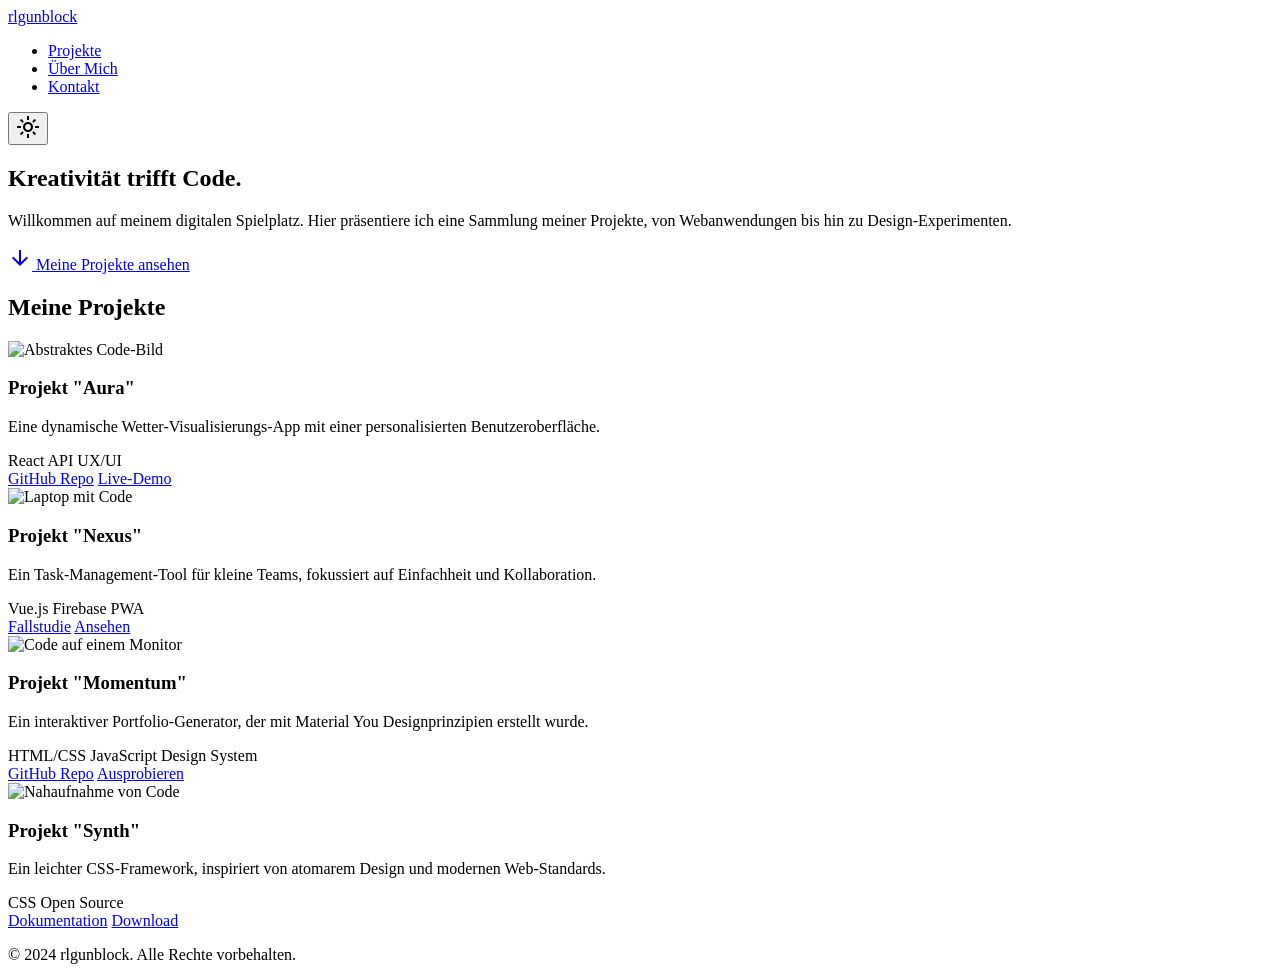
==== beta/index.html @ af3b8d8d "Create index.html" ====
<!DOCTYPE html>
<html lang="de">
<head>
    <meta charset="UTF-8">
    <meta name="viewport" content="width=device-width, initial-scale=1.0">
    <title>rlgunblock | Portfolio</title>
    <meta name="description" content="Portfolio-Webseite für rlgunblock, die Projekte im Material You Design präsentiert.">
    
    <!-- Google Fonts: Poppins for headings, Roboto for body -->
    <link rel="preconnect" href="https://fonts.googleapis.com">
    <link rel="preconnect" href="https://fonts.gstatic.com" crossorigin>
    <link href="https://fonts.googleapis.com/css2?family=Poppins:wght@400;500;700&family=Roboto:wght@400;500&display=swap" rel="stylesheet">

    <!-- Material Symbols (Icons) -->
    <link rel="stylesheet" href="https://fonts.googleapis.com/css2?family=Material+Symbols+Outlined:opsz,wght,FILL,GRAD@20..48,100..700,0..1,-50..200" />

    <!-- Your Stylesheet -->
    <link rel="stylesheet" href="style.css">

    <!-- Your JavaScript (defer ensures it runs after HTML parsing) -->
    <script src="script.js" defer></script>
</head>
<body>

    <header class="top-app-bar">
        <div class="container">
            <a href="#" class="logo">rlgunblock</a>
            <nav>
                <ul>
                    <li><a href="#projekte">Projekte</a></li>
                    <li><a href="#">Über Mich</a></li>
                    <li><a href="#">Kontakt</a></li>
                </ul>
            </nav>
            <button class="icon-button" id="theme-toggle" aria-label="Licht-/Dunkelmodus umschalten">
                <span class="material-symbols-outlined">light_mode</span>
            </button>
        </div>
    </header>

    <main>
        <section class="hero container">
            <div class="hero-content fade-in-section">
                <h1 class="display-large">Kreativität trifft Code.</h1>
                <p class="headline-small">Willkommen auf meinem digitalen Spielplatz. Hier präsentiere ich eine Sammlung meiner Projekte, von Webanwendungen bis hin zu Design-Experimenten.</p>
                <a href="#projekte" class="btn btn-filled">
                    <span class="material-symbols-outlined">arrow_downward</span>
                    Meine Projekte ansehen
                </a>
            </div>
        </section>

        <section id="projekte" class="container">
            <h2 class="headline-medium section-title fade-in-section">Meine Projekte</h2>
            
            <div class="project-grid">
                <!-- Projekt-Karte 1 -->
                <article class="card fade-in-section">
                    <div class="card-media">
                        <img src="https://images.unsplash.com/photo-1618477388954-7852f32655ec?ixlib=rb-4.0.3&q=85&fm=jpg&crop=entropy&cs=srgb&w=600" alt="Abstraktes Code-Bild">
                    </div>
                    <div class="card-header">
                        <h3 class="title-large">Projekt "Aura"</h3>
                        <p class="body-medium">Eine dynamische Wetter-Visualisierungs-App mit einer personalisierten Benutzeroberfläche.</p>
                    </div>
                    <div class="chips">
                        <span class="chip">React</span>
                        <span class="chip">API</span>
                        <span class="chip">UX/UI</span>
                    </div>
                    <div class="card-actions">
                        <a href="#" class="btn btn-outlined">GitHub Repo</a>
                        <a href="#" class="btn btn-filled">Live-Demo</a>
                    </div>
                </article>

                <!-- Projekt-Karte 2 -->
                <article class="card fade-in-section">
                    <div class="card-media">
                         <img src="https://images.unsplash.com/photo-1587620962725-abab7fe55159?ixlib=rb-4.0.3&q=85&fm=jpg&crop=entropy&cs=srgb&w=600" alt="Laptop mit Code">
                    </div>
                    <div class="card-header">
                        <h3 class="title-large">Projekt "Nexus"</h3>
                        <p class="body-medium">Ein Task-Management-Tool für kleine Teams, fokussiert auf Einfachheit und Kollaboration.</p>
                    </div>
                    <div class="chips">
                        <span class="chip">Vue.js</span>
                        <span class="chip">Firebase</span>
                        <span class="chip">PWA</span>
                    </div>
                    <div class="card-actions">
                        <a href="#" class="btn btn-outlined">Fallstudie</a>
                        <a href="#" class="btn btn-filled">Ansehen</a>
                    </div>
                </article>

                <!-- Projekt-Karte 3 -->
                <article class="card fade-in-section">
                    <div class="card-media">
                        <img src="https://images.unsplash.com/photo-1555949963-ff9fe0c870eb?ixlib=rb-4.0.3&q=85&fm=jpg&crop=entropy&cs=srgb&w=600" alt="Code auf einem Monitor">
                    </div>
                    <div class="card-header">
                        <h3 class="title-large">Projekt "Momentum"</h3>
                        <p class="body-medium">Ein interaktiver Portfolio-Generator, der mit Material You Designprinzipien erstellt wurde.</p>
                    </div>
                    <div class="chips">
                        <span class="chip">HTML/CSS</span>
                        <span class="chip">JavaScript</span>
                        <span class="chip">Design System</span>
                    </div>
                    <div class="card-actions">
                        <a href="#" class="btn btn-outlined">GitHub Repo</a>
                        <a href="#" class="btn btn-filled">Ausprobieren</a>
                    </div>
                </article>

                <!-- Projekt-Karte 4 -->
                <article class="card fade-in-section">
                    <div class="card-media">
                        <img src="https://images.unsplash.com/photo-1542831371-29b0f74f9713?ixlib=rb-4.0.3&q=85&fm=jpg&crop=entropy&cs=srgb&w=600" alt="Nahaufnahme von Code">
                    </div>
                    <div class="card-header">
                        <h3 class="title-large">Projekt "Synth"</h3>
                        <p class="body-medium">Ein leichter CSS-Framework, inspiriert von atomarem Design und modernen Web-Standards.</p>
                    </div>
                    <div class="chips">
                        <span class="chip">CSS</span>
                        <span class="chip">Open Source</span>
                    </div>
                    <div class="card-actions">
                        <a href="#" class="btn btn-outlined">Dokumentation</a>
                        <a href="#" class="btn btn-filled">Download</a>
                    </div>
                </article>
                 <!-- You can copy and paste more <article class="card"> elements here -->
            </div>
        </section>
    </main>

    <footer>
        <div class="container">
            <p>&copy; 2024 rlgunblock. Alle Rechte vorbehalten.</p>
        </div>
    </footer>

</body>
</html>
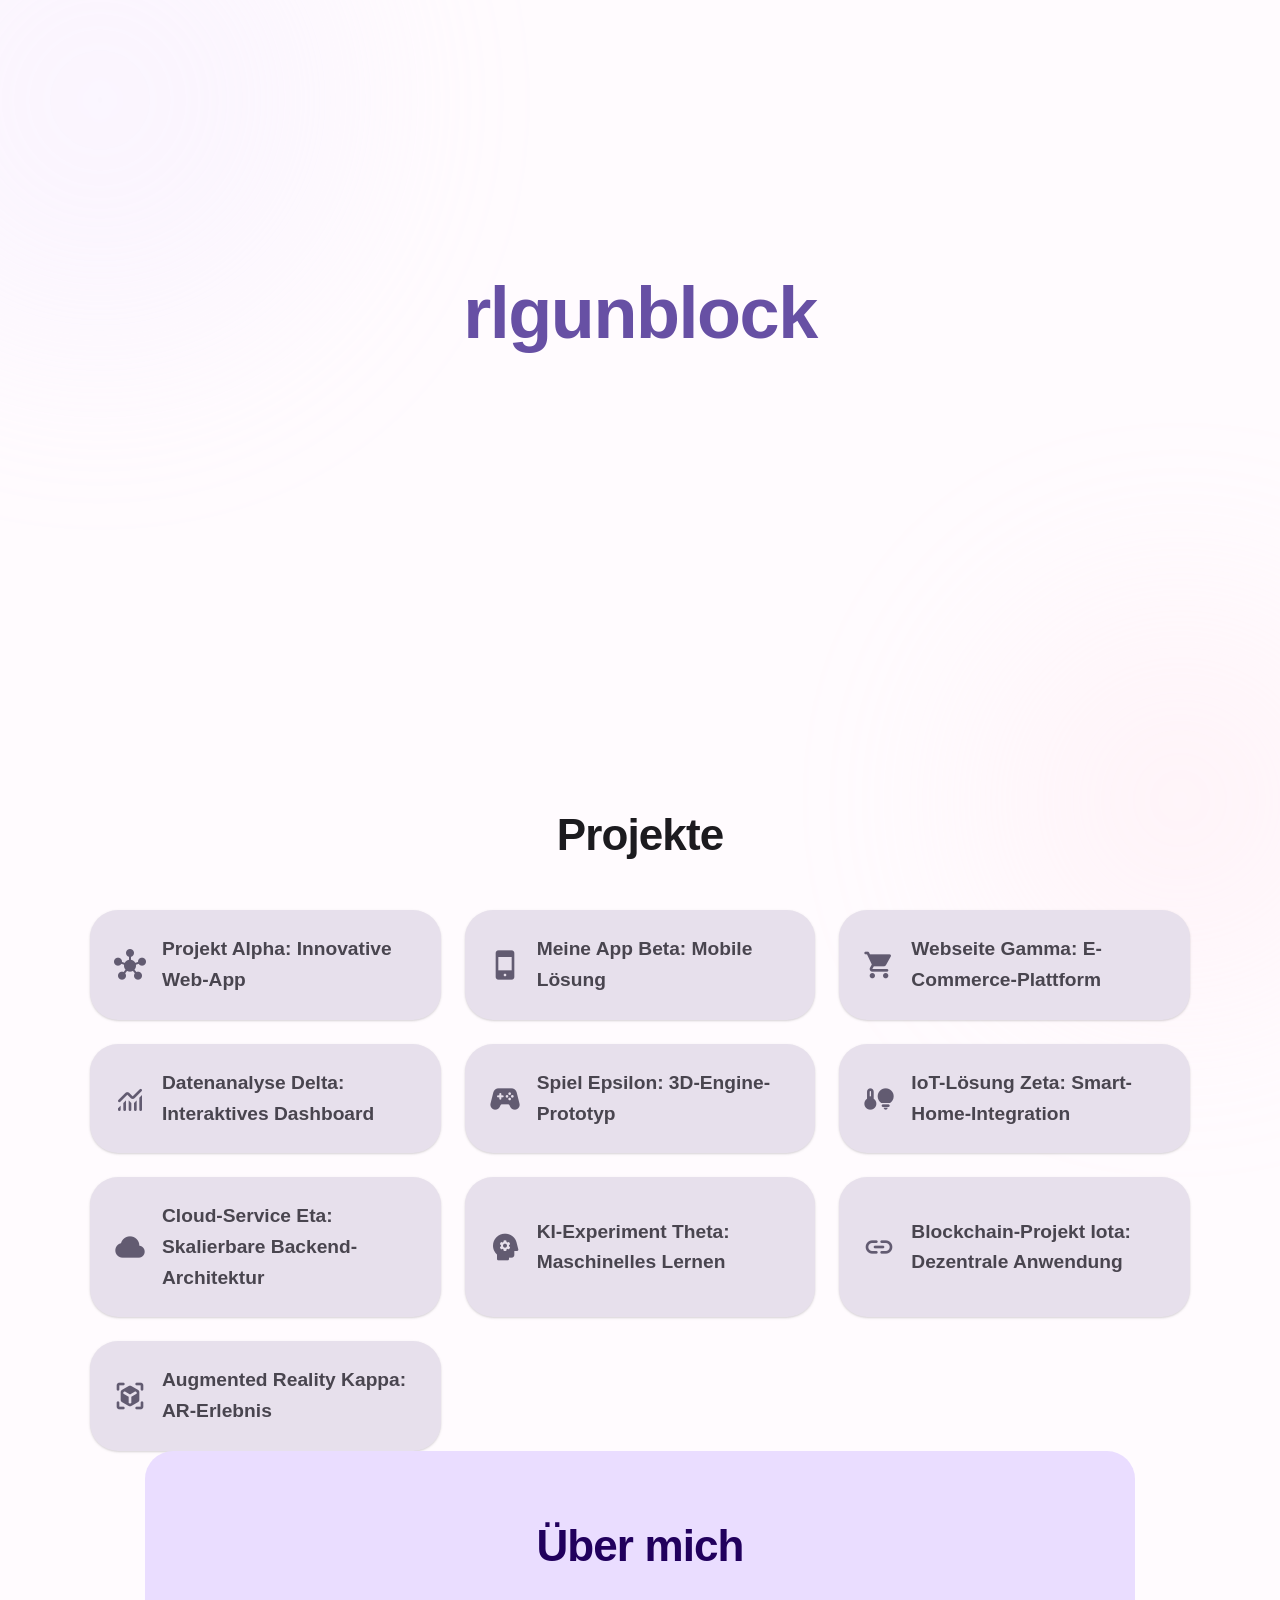
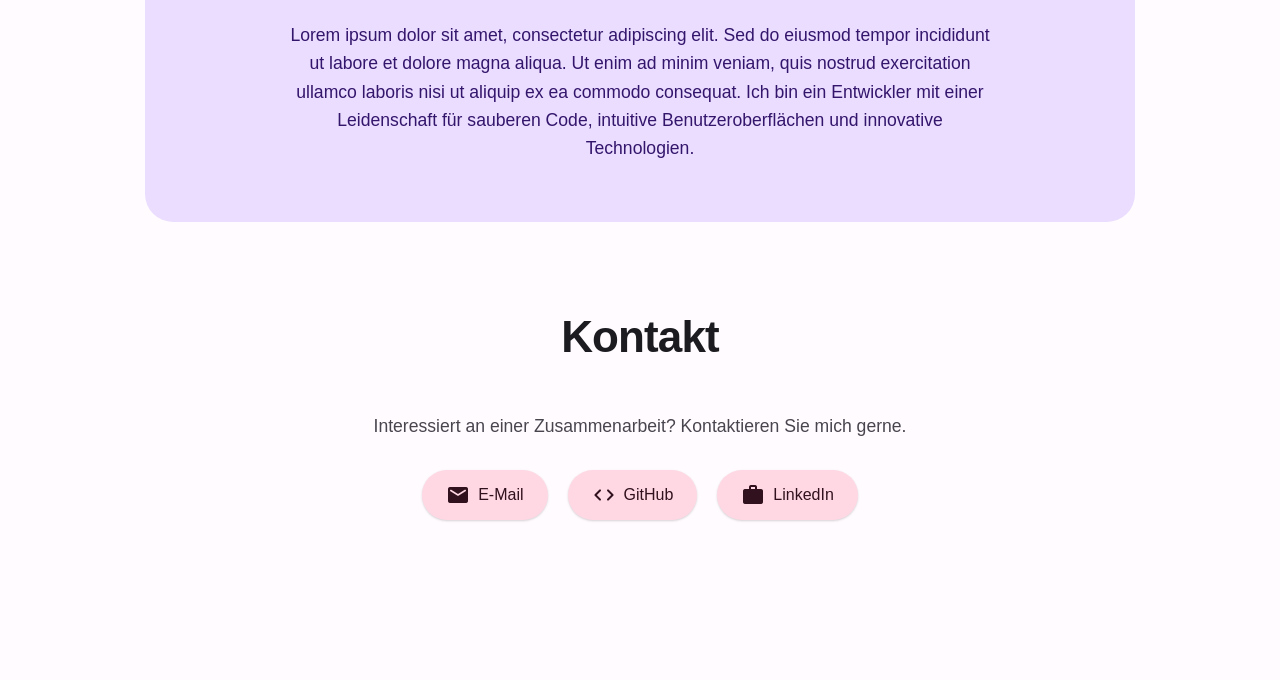
==== commit 705bbf1d: "Update index.html" ====
--- a/beta/index.html
+++ b/beta/index.html
@@ -1,147 +1,988 @@
-<!DOCTYPE html>
+
+                        <!DOCTYPE html>
+                        <html lang="en">
+                        <head>
+                            <meta charset="UTF-8">
+                            <meta name="viewport" content="width=device-width, initial-scale=1.0">
+							<style>
+								body {
+									background-color: white; /* Ensure the iframe has a white background */
+								}
+
+								
+        /*
+        ==========================================================================
+         1. MATERIAL YOU 3 - DESIGN SYSTEM & VARIABLES
+        ==========================================================================
+        */
+        :root {
+            /* M3 Dynamic Color Palette (Simulated) - A vibrant, playful blue/purple theme */
+            --primary: #6750A4;
+            --on-primary: #FFFFFF;
+            --primary-container: #EADDFF;
+            --on-primary-container: #21005D;
+            
+            --secondary: #625B71;
+            --on-secondary: #FFFFFF;
+            --secondary-container: #E8DEF8;
+            --on-secondary-container: #1D192B;
+
+            --tertiary: #7D5260;
+            --on-tertiary: #FFFFFF;
+            --tertiary-container: #FFD8E4;
+            --on-tertiary-container: #31111D;
+
+            --error: #B3261E;
+            --on-error: #FFFFFF;
+
+            /* M3 Neutral Palette */
+            --background: #FFFBFE;
+            --on-background: #1C1B1F;
+            --surface: #FFFBFE;
+            --on-surface: #1C1B1F;
+            --surface-variant: #E7E0EC;
+            --on-surface-variant: #49454F;
+            --outline: #79747E;
+
+            /* M3 Typography */
+            --font-family: 'Plus Jakarta Sans', sans-serif;
+
+            /* M3 Shape & Corner Radius */
+            --radius-small: 8px;
+            --radius-medium: 12px;
+            --radius-large: 16px;
+            --radius-xlarge: 28px;
+            --radius-full: 999px;
+
+            /* M3 Elevation (Shadows) */
+            --shadow-1: 0 1px 2px rgba(0,0,0,0.08), 0 1px 3px rgba(0,0,0,0.1);
+            --shadow-2: 0 3px 6px rgba(0,0,0,0.08), 0 3px 6px rgba(0,0,0,0.12);
+            --shadow-3: 0 10px 20px rgba(0,0,0,0.08), 0 6px 6px rgba(0,0,0,0.15);
+            --shadow-4: 0 14px 28px rgba(0,0,0,0.1), 0 10px 10px rgba(0,0,0,0.12);
+
+            /* M3 Motion */
+            --transition-short: 0.2s cubic-bezier(0.4, 0, 0.2, 1);
+            --transition-medium: 0.3s cubic-bezier(0.4, 0, 0.2, 1);
+        }
+
+        /*
+        ==========================================================================
+         2. GLOBAL STYLES & RESETS
+        ==========================================================================
+        */
+        *, *::before, *::after {
+            box-sizing: border-box;
+            margin: 0;
+            padding: 0;
+        }
+
+        html {
+            scroll-behavior: smooth;
+        }
+
+        body {
+            font-family: var(--font-family);
+            background-color: var(--background);
+            color: var(--on-background);
+            line-height: 1.6;
+            -webkit-font-smoothing: antialiased;
+            -moz-osx-font-smoothing: grayscale;
+            overflow-x: hidden; /* Prevent horizontal scroll from blobs */
+        }
+
+        /*
+        ==========================================================================
+         3. ORGANIC BACKGROUND BLOBS (M3 AESTHETIC)
+        ==========================================================================
+        */
+        .blob {
+            position: absolute;
+            z-index: -1;
+            border-radius: 50%;
+            filter: blur(100px);
+            opacity: 0.2;
+        }
+        .blob-1 {
+            width: 500px;
+            height: 500px;
+            background: var(--primary-container);
+            top: -150px;
+            left: -150px;
+            animation: blob-move-1 25s infinite alternate;
+        }
+        .blob-2 {
+            width: 400px;
+            height: 400px;
+            background: var(--tertiary-container);
+            bottom: -100px;
+            right: -100px;
+            animation: blob-move-2 30s infinite alternate;
+        }
+
+        @keyframes blob-move-1 {
+            from { transform: translate(0, 0) scale(1); }
+            to { transform: translate(100px, 50px) scale(1.2); }
+        }
+        @keyframes blob-move-2 {
+            from { transform: translate(0, 0) scale(1); }
+            to { transform: translate(-80px, -40px) scale(0.9); }
+        }
+
+        /*
+        ==========================================================================
+         4. LAYOUT & TYPOGRAPHY
+        ==========================================================================
+        */
+        .container {
+            width: 90%;
+            max-width: 1100px;
+            margin: 0 auto;
+            padding: 80px 0;
+        }
+
+        h1, h2 {
+            font-weight: 800;
+            letter-spacing: -0.02em;
+        }
+
+        h1 {
+            font-size: clamp(2.5rem, 6vw, 4.5rem);
+            color: var(--primary);
+            animation: text-fade-in 1s var(--transition-medium) forwards;
+            opacity: 0;
+        }
+        
+        h2 {
+            font-size: clamp(2rem, 5vw, 2.75rem);
+            color: var(--on-surface);
+            margin-bottom: 40px;
+            text-align: center;
+        }
+
+        p {
+            font-size: 1.1rem;
+            color: var(--on-surface-variant);
+            max-width: 700px;
+            margin: 0 auto;
+        }
+
+        .material-symbols-rounded {
+            font-variation-settings: 'FILL' 1, 'wght' 400, 'GRAD' 0, 'opsz' 24;
+            vertical-align: middle;
+        }
+
+        /*
+        ==========================================================================
+         5. HERO SECTION
+        ==========================================================================
+        */
+        .hero {
+            min-height: 80vh;
+            display: flex;
+            flex-direction: column;
+            justify-content: center;
+            align-items: center;
+            text-align: center;
+            padding: 0 20px;
+        }
+
+        .hero p {
+            font-size: clamp(1.1rem, 3vw, 1.5rem);
+            margin-top: 1rem;
+            color: var(--on-surface);
+            animation: text-fade-in 1s 0.3s var(--transition-medium) forwards;
+            opacity: 0;
+        }
+
+        @keyframes text-fade-in {
+            from { opacity: 0; transform: translateY(20px); }
+            to { opacity: 1; transform: translateY(0); }
+        }
+
+        /*
+        ==========================================================================
+         6. PROJECT SHOWCASE SECTION
+        ==========================================================================
+        */
+        .project-grid {
+            display: grid;
+            grid-template-columns: repeat(auto-fill, minmax(300px, 1fr));
+            gap: 24px;
+        }
+
+        .project-card {
+            display: flex;
+            align-items: center;
+            padding: 24px;
+            background-color: var(--surface-variant);
+            border-radius: var(--radius-xlarge);
+            text-decoration: none;
+            color: var(--on-surface-variant);
+            box-shadow: var(--shadow-1);
+            transition: transform var(--transition-short), box-shadow var(--transition-short), background-color var(--transition-short);
+            position: relative;
+            overflow: hidden; /* For ripple effect */
+        }
+
+        .project-card:hover {
+            transform: translateY(-8px) scale(1.02);
+            box-shadow: var(--shadow-3);
+            background-color: var(--secondary-container);
+            color: var(--on-secondary-container);
+        }
+        
+        .project-card:active {
+            transform: translateY(-2px) scale(0.99);
+            box-shadow: var(--shadow-1);
+        }
+
+        .project-card .icon {
+            font-size: 2rem;
+            color: var(--secondary);
+            margin-right: 16px;
+            transition: color var(--transition-short);
+        }
+
+        .project-card:hover .icon {
+            color: var(--on-secondary-container);
+        }
+
+        .project-card-content h3 {
+            font-size: 1.2rem;
+            font-weight: 700;
+            color: var(--on-surface-variant);
+            transition: color var(--transition-short);
+        }
+
+        .project-card:hover .project-card-content h3 {
+            color: var(--on-secondary-container);
+        }
+
+        /*
+        ==========================================================================
+         7. ABOUT & CONTACT SECTIONS
+        ==========================================================================
+        */
+        #ueber-mich, #kontakt {
+            text-align: center;
+        }
+        
+        #ueber-mich {
+            background-color: var(--primary-container);
+            border-radius: var(--radius-xlarge);
+            padding: 60px 40px;
+        }
+        
+        #ueber-mich h2 {
+            color: var(--on-primary-container);
+        }
+        #ueber-mich p {
+            color: var(--on-primary-container);
+            opacity: 0.9;
+        }
+
+        .contact-links {
+            list-style: none;
+            display: flex;
+            justify-content: center;
+            gap: 20px;
+            margin-top: 30px;
+        }
+
+        .contact-links a {
+            display: flex;
+            align-items: center;
+            gap: 8px;
+            text-decoration: none;
+            font-weight: 500;
+            padding: 12px 24px;
+            background-color: var(--tertiary-container);
+            color: var(--on-tertiary-container);
+            border-radius: var(--radius-full);
+            transition: all var(--transition-short);
+            box-shadow: var(--shadow-1);
+            position: relative;
+            overflow: hidden;
+        }
+
+        .contact-links a:hover {
+            transform: translateY(-4px);
+            box-shadow: var(--shadow-2);
+            background-color: var(--tertiary);
+            color: var(--on-tertiary);
+        }
+
+        /*
+        ==========================================================================
+         8. INTERACTIVITY & ANIMATIONS
+        ==========================================================================
+        */
+
+        /* Scroll-triggered animations */
+        .scroll-animate {
+            opacity: 0;
+            transform: translateY(30px);
+            transition: opacity 0.6s var(--transition-medium), transform 0.6s var(--transition-medium);
+        }
+        .scroll-animate.visible {
+            opacity: 1;
+            transform: translateY(0);
+        }
+        /* Add delays for a staggered effect */
+        .project-card:nth-child(2) { transition-delay: 0.1s; }
+        .project-card:nth-child(3) { transition-delay: 0.2s; }
+        .project-card:nth-child(4) { transition-delay: 0.3s; }
+        .project-card:nth-child(5) { transition-delay: 0.05s; }
+        .project-card:nth-child(6) { transition-delay: 0.15s; }
+        .project-card:nth-child(7) { transition-delay: 0.25s; }
+        .project-card:nth-child(8) { transition-delay: 0.35s; }
+        .project-card:nth-child(9) { transition-delay: 0.1s; }
+        .project-card:nth-child(10) { transition-delay: 0.2s; }
+
+        /* Ripple effect */
+        .ripple-effect {
+            position: absolute;
+            border-radius: 50%;
+            background-color: rgba(255, 255, 255, 0.6);
+            transform: scale(0);
+            animation: ripple-animation 0.6s linear;
+            pointer-events: none;
+        }
+        
+        @keyframes ripple-animation {
+            to {
+                transform: scale(4);
+                opacity: 0;
+            }
+        }
+        
+        /*
+        ==========================================================================
+         9. RESPONSIVENESS
+        ==========================================================================
+        */
+        @media (max-width: 768px) {
+            .container {
+                padding: 60px 0;
+            }
+            h1 {
+                line-height: 1.1;
+            }
+            .project-grid {
+                grid-template-columns: 1fr;
+            }
+            .contact-links {
+                flex-direction: column;
+                align-items: center;
+            }
+        }
+    
+
+							</style>
+                        </head>
+                        <body>
+                            <!DOCTYPE html>
 <html lang="de">
 <head>
     <meta charset="UTF-8">
     <meta name="viewport" content="width=device-width, initial-scale=1.0">
     <title>rlgunblock | Portfolio</title>
-    <meta name="description" content="Portfolio-Webseite für rlgunblock, die Projekte im Material You Design präsentiert.">
-    
-    <!-- Google Fonts: Poppins for headings, Roboto for body -->
+
+    <!-- Google Fonts: Plus Jakarta Sans (Modern, M3-style font) -->
     <link rel="preconnect" href="https://fonts.googleapis.com">
     <link rel="preconnect" href="https://fonts.gstatic.com" crossorigin>
-    <link href="https://fonts.googleapis.com/css2?family=Poppins:wght@400;500;700&family=Roboto:wght@400;500&display=swap" rel="stylesheet">
+    <link href="https://fonts.css2?family=Plus+Jakarta+Sans:wght@400;500;700;800&display=swap" rel="stylesheet">
 
     <!-- Material Symbols (Icons) -->
-    <link rel="stylesheet" href="https://fonts.googleapis.com/css2?family=Material+Symbols+Outlined:opsz,wght,FILL,GRAD@20..48,100..700,0..1,-50..200" />
-
-    <!-- Your Stylesheet -->
-    <link rel="stylesheet" href="style.css">
-
-    <!-- Your JavaScript (defer ensures it runs after HTML parsing) -->
-    <script src="script.js" defer></script>
+    <link rel="stylesheet" href="https://fonts.googleapis.com/css2?family=Material+Symbols+Rounded:opsz,wght,FILL,GRAD@20..48,100..700,0..1,-50..200" />
+
+    <style>
+        /*
+        ==========================================================================
+         1. MATERIAL YOU 3 - DESIGN SYSTEM & VARIABLES
+        ==========================================================================
+        */
+        :root {
+            /* M3 Dynamic Color Palette (Simulated) - A vibrant, playful blue/purple theme */
+            --primary: #6750A4;
+            --on-primary: #FFFFFF;
+            --primary-container: #EADDFF;
+            --on-primary-container: #21005D;
+            
+            --secondary: #625B71;
+            --on-secondary: #FFFFFF;
+            --secondary-container: #E8DEF8;
+            --on-secondary-container: #1D192B;
+
+            --tertiary: #7D5260;
+            --on-tertiary: #FFFFFF;
+            --tertiary-container: #FFD8E4;
+            --on-tertiary-container: #31111D;
+
+            --error: #B3261E;
+            --on-error: #FFFFFF;
+
+            /* M3 Neutral Palette */
+            --background: #FFFBFE;
+            --on-background: #1C1B1F;
+            --surface: #FFFBFE;
+            --on-surface: #1C1B1F;
+            --surface-variant: #E7E0EC;
+            --on-surface-variant: #49454F;
+            --outline: #79747E;
+
+            /* M3 Typography */
+            --font-family: 'Plus Jakarta Sans', sans-serif;
+
+            /* M3 Shape & Corner Radius */
+            --radius-small: 8px;
+            --radius-medium: 12px;
+            --radius-large: 16px;
+            --radius-xlarge: 28px;
+            --radius-full: 999px;
+
+            /* M3 Elevation (Shadows) */
+            --shadow-1: 0 1px 2px rgba(0,0,0,0.08), 0 1px 3px rgba(0,0,0,0.1);
+            --shadow-2: 0 3px 6px rgba(0,0,0,0.08), 0 3px 6px rgba(0,0,0,0.12);
+            --shadow-3: 0 10px 20px rgba(0,0,0,0.08), 0 6px 6px rgba(0,0,0,0.15);
+            --shadow-4: 0 14px 28px rgba(0,0,0,0.1), 0 10px 10px rgba(0,0,0,0.12);
+
+            /* M3 Motion */
+            --transition-short: 0.2s cubic-bezier(0.4, 0, 0.2, 1);
+            --transition-medium: 0.3s cubic-bezier(0.4, 0, 0.2, 1);
+        }
+
+        /*
+        ==========================================================================
+         2. GLOBAL STYLES & RESETS
+        ==========================================================================
+        */
+        *, *::before, *::after {
+            box-sizing: border-box;
+            margin: 0;
+            padding: 0;
+        }
+
+        html {
+            scroll-behavior: smooth;
+        }
+
+        body {
+            font-family: var(--font-family);
+            background-color: var(--background);
+            color: var(--on-background);
+            line-height: 1.6;
+            -webkit-font-smoothing: antialiased;
+            -moz-osx-font-smoothing: grayscale;
+            overflow-x: hidden; /* Prevent horizontal scroll from blobs */
+        }
+
+        /*
+        ==========================================================================
+         3. ORGANIC BACKGROUND BLOBS (M3 AESTHETIC)
+        ==========================================================================
+        */
+        .blob {
+            position: absolute;
+            z-index: -1;
+            border-radius: 50%;
+            filter: blur(100px);
+            opacity: 0.2;
+        }
+        .blob-1 {
+            width: 500px;
+            height: 500px;
+            background: var(--primary-container);
+            top: -150px;
+            left: -150px;
+            animation: blob-move-1 25s infinite alternate;
+        }
+        .blob-2 {
+            width: 400px;
+            height: 400px;
+            background: var(--tertiary-container);
+            bottom: -100px;
+            right: -100px;
+            animation: blob-move-2 30s infinite alternate;
+        }
+
+        @keyframes blob-move-1 {
+            from { transform: translate(0, 0) scale(1); }
+            to { transform: translate(100px, 50px) scale(1.2); }
+        }
+        @keyframes blob-move-2 {
+            from { transform: translate(0, 0) scale(1); }
+            to { transform: translate(-80px, -40px) scale(0.9); }
+        }
+
+        /*
+        ==========================================================================
+         4. LAYOUT & TYPOGRAPHY
+        ==========================================================================
+        */
+        .container {
+            width: 90%;
+            max-width: 1100px;
+            margin: 0 auto;
+            padding: 80px 0;
+        }
+
+        h1, h2 {
+            font-weight: 800;
+            letter-spacing: -0.02em;
+        }
+
+        h1 {
+            font-size: clamp(2.5rem, 6vw, 4.5rem);
+            color: var(--primary);
+            animation: text-fade-in 1s var(--transition-medium) forwards;
+            opacity: 0;
+        }
+        
+        h2 {
+            font-size: clamp(2rem, 5vw, 2.75rem);
+            color: var(--on-surface);
+            margin-bottom: 40px;
+            text-align: center;
+        }
+
+        p {
+            font-size: 1.1rem;
+            color: var(--on-surface-variant);
+            max-width: 700px;
+            margin: 0 auto;
+        }
+
+        .material-symbols-rounded {
+            font-variation-settings: 'FILL' 1, 'wght' 400, 'GRAD' 0, 'opsz' 24;
+            vertical-align: middle;
+        }
+
+        /*
+        ==========================================================================
+         5. HERO SECTION
+        ==========================================================================
+        */
+        .hero {
+            min-height: 80vh;
+            display: flex;
+            flex-direction: column;
+            justify-content: center;
+            align-items: center;
+            text-align: center;
+            padding: 0 20px;
+        }
+
+        .hero p {
+            font-size: clamp(1.1rem, 3vw, 1.5rem);
+            margin-top: 1rem;
+            color: var(--on-surface);
+            animation: text-fade-in 1s 0.3s var(--transition-medium) forwards;
+            opacity: 0;
+        }
+
+        @keyframes text-fade-in {
+            from { opacity: 0; transform: translateY(20px); }
+            to { opacity: 1; transform: translateY(0); }
+        }
+
+        /*
+        ==========================================================================
+         6. PROJECT SHOWCASE SECTION
+        ==========================================================================
+        */
+        .project-grid {
+            display: grid;
+            grid-template-columns: repeat(auto-fill, minmax(300px, 1fr));
+            gap: 24px;
+        }
+
+        .project-card {
+            display: flex;
+            align-items: center;
+            padding: 24px;
+            background-color: var(--surface-variant);
+            border-radius: var(--radius-xlarge);
+            text-decoration: none;
+            color: var(--on-surface-variant);
+            box-shadow: var(--shadow-1);
+            transition: transform var(--transition-short), box-shadow var(--transition-short), background-color var(--transition-short);
+            position: relative;
+            overflow: hidden; /* For ripple effect */
+        }
+
+        .project-card:hover {
+            transform: translateY(-8px) scale(1.02);
+            box-shadow: var(--shadow-3);
+            background-color: var(--secondary-container);
+            color: var(--on-secondary-container);
+        }
+        
+        .project-card:active {
+            transform: translateY(-2px) scale(0.99);
+            box-shadow: var(--shadow-1);
+        }
+
+        .project-card .icon {
+            font-size: 2rem;
+            color: var(--secondary);
+            margin-right: 16px;
+            transition: color var(--transition-short);
+        }
+
+        .project-card:hover .icon {
+            color: var(--on-secondary-container);
+        }
+
+        .project-card-content h3 {
+            font-size: 1.2rem;
+            font-weight: 700;
+            color: var(--on-surface-variant);
+            transition: color var(--transition-short);
+        }
+
+        .project-card:hover .project-card-content h3 {
+            color: var(--on-secondary-container);
+        }
+
+        /*
+        ==========================================================================
+         7. ABOUT & CONTACT SECTIONS
+        ==========================================================================
+        */
+        #ueber-mich, #kontakt {
+            text-align: center;
+        }
+        
+        #ueber-mich {
+            background-color: var(--primary-container);
+            border-radius: var(--radius-xlarge);
+            padding: 60px 40px;
+        }
+        
+        #ueber-mich h2 {
+            color: var(--on-primary-container);
+        }
+        #ueber-mich p {
+            color: var(--on-primary-container);
+            opacity: 0.9;
+        }
+
+        .contact-links {
+            list-style: none;
+            display: flex;
+            justify-content: center;
+            gap: 20px;
+            margin-top: 30px;
+        }
+
+        .contact-links a {
+            display: flex;
+            align-items: center;
+            gap: 8px;
+            text-decoration: none;
+            font-weight: 500;
+            padding: 12px 24px;
+            background-color: var(--tertiary-container);
+            color: var(--on-tertiary-container);
+            border-radius: var(--radius-full);
+            transition: all var(--transition-short);
+            box-shadow: var(--shadow-1);
+            position: relative;
+            overflow: hidden;
+        }
+
+        .contact-links a:hover {
+            transform: translateY(-4px);
+            box-shadow: var(--shadow-2);
+            background-color: var(--tertiary);
+            color: var(--on-tertiary);
+        }
+
+        /*
+        ==========================================================================
+         8. INTERACTIVITY & ANIMATIONS
+        ==========================================================================
+        */
+
+        /* Scroll-triggered animations */
+        .scroll-animate {
+            opacity: 0;
+            transform: translateY(30px);
+            transition: opacity 0.6s var(--transition-medium), transform 0.6s var(--transition-medium);
+        }
+        .scroll-animate.visible {
+            opacity: 1;
+            transform: translateY(0);
+        }
+        /* Add delays for a staggered effect */
+        .project-card:nth-child(2) { transition-delay: 0.1s; }
+        .project-card:nth-child(3) { transition-delay: 0.2s; }
+        .project-card:nth-child(4) { transition-delay: 0.3s; }
+        .project-card:nth-child(5) { transition-delay: 0.05s; }
+        .project-card:nth-child(6) { transition-delay: 0.15s; }
+        .project-card:nth-child(7) { transition-delay: 0.25s; }
+        .project-card:nth-child(8) { transition-delay: 0.35s; }
+        .project-card:nth-child(9) { transition-delay: 0.1s; }
+        .project-card:nth-child(10) { transition-delay: 0.2s; }
+
+        /* Ripple effect */
+        .ripple-effect {
+            position: absolute;
+            border-radius: 50%;
+            background-color: rgba(255, 255, 255, 0.6);
+            transform: scale(0);
+            animation: ripple-animation 0.6s linear;
+            pointer-events: none;
+        }
+        
+        @keyframes ripple-animation {
+            to {
+                transform: scale(4);
+                opacity: 0;
+            }
+        }
+        
+        /*
+        ==========================================================================
+         9. RESPONSIVENESS
+        ==========================================================================
+        */
+        @media (max-width: 768px) {
+            .container {
+                padding: 60px 0;
+            }
+            h1 {
+                line-height: 1.1;
+            }
+            .project-grid {
+                grid-template-columns: 1fr;
+            }
+            .contact-links {
+                flex-direction: column;
+                align-items: center;
+            }
+        }
+    </style>
 </head>
 <body>
 
-    <header class="top-app-bar">
+    <!-- Organic Background Blobs -->
+    <div class="blob blob-1"></div>
+    <div class="blob blob-2"></div>
+
+    <main>
+        <!-- HERO SECTION -->
+        <section class="hero" id="hero">
+            <h1>rlgunblock</h1>
+            <p>Willkommen in meinem digitalen Portfolio. Hier präsentiere ich meine Leidenschaft für Code und Design.</p>
+        </section>
+
         <div class="container">
-            <a href="#" class="logo">rlgunblock</a>
-            <nav>
-                <ul>
-                    <li><a href="#projekte">Projekte</a></li>
-                    <li><a href="#">Über Mich</a></li>
-                    <li><a href="#">Kontakt</a></li>
+            <!-- PROJECT SHOWCASE SECTION -->
+            <section id="projekte">
+                <h2 class="scroll-animate">Projekte</h2>
+                <div class="project-grid">
+                    <!-- Placeholder Project Buttons/Cards -->
+                    <a href="#project-alpha" class="project-card ripple scroll-animate">
+                        <span class="material-symbols-rounded icon">hub</span>
+                        <div class="project-card-content"><h3>Projekt Alpha: Innovative Web-App</h3></div>
+                    </a>
+                    <a href="#project-beta" class="project-card ripple scroll-animate">
+                        <span class="material-symbols-rounded icon">phone_iphone</span>
+                        <div class="project-card-content"><h3>Meine App Beta: Mobile Lösung</h3></div>
+                    </a>
+                    <a href="#project-gamma" class="project-card ripple scroll-animate">
+                        <span class="material-symbols-rounded icon">shopping_cart</span>
+                        <div class="project-card-content"><h3>Webseite Gamma: E-Commerce-Plattform</h3></div>
+                    </a>
+                    <a href="#project-delta" class="project-card ripple scroll-animate">
+                        <span class="material-symbols-rounded icon">monitoring</span>
+                        <div class="project-card-content"><h3>Datenanalyse Delta: Interaktives Dashboard</h3></div>
+                    </a>
+                    <a href="#project-epsilon" class="project-card ripple scroll-animate">
+                        <span class="material-symbols-rounded icon">stadia_controller</span>
+                        <div class="project-card-content"><h3>Spiel Epsilon: 3D-Engine-Prototyp</h3></div>
+                    </a>
+                    <a href="#project-zeta" class="project-card ripple scroll-animate">
+                        <span class="material-symbols-rounded icon">home_iot_device</span>
+                        <div class="project-card-content"><h3>IoT-Lösung Zeta: Smart-Home-Integration</h3></div>
+                    </a>
+                    <a href="#project-eta" class="project-card ripple scroll-animate">
+                        <span class="material-symbols-rounded icon">cloud</span>
+                        <div class="project-card-content"><h3>Cloud-Service Eta: Skalierbare Backend-Architektur</h3></div>
+                    </a>
+                    <a href="#project-theta" class="project-card ripple scroll-animate">
+                        <span class="material-symbols-rounded icon">psychology</span>
+                        <div class="project-card-content"><h3>KI-Experiment Theta: Maschinelles Lernen</h3></div>
+                    </a>
+                    <a href="#project-iota" class="project-card ripple scroll-animate">
+                        <span class="material-symbols-rounded icon">link</span>
+                        <div class="project-card-content"><h3>Blockchain-Projekt Iota: Dezentrale Anwendung</h3></div>
+                    </a>
+                    <a href="#project-kappa" class="project-card ripple scroll-animate">
+                        <span class="material-symbols-rounded icon">view_in_ar</span>
+                        <div class="project-card-content"><h3>Augmented Reality Kappa: AR-Erlebnis</h3></div>
+                    </a>
+                </div>
+            </section>
+
+            <!-- ABOUT SECTION -->
+            <section id="ueber-mich" class="container scroll-animate">
+                <h2>Über mich</h2>
+                <p>
+                    Lorem ipsum dolor sit amet, consectetur adipiscing elit. Sed do eiusmod tempor incididunt ut labore et dolore magna aliqua. Ut enim ad minim veniam, quis nostrud exercitation ullamco laboris nisi ut aliquip ex ea commodo consequat. Ich bin ein Entwickler mit einer Leidenschaft für sauberen Code, intuitive Benutzeroberflächen und innovative Technologien.
+                </p>
+            </section>
+
+            <!-- CONTACT SECTION -->
+            <section id="kontakt" class="container">
+                <h2 class="scroll-animate">Kontakt</h2>
+                <p class="scroll-animate">
+                    Interessiert an einer Zusammenarbeit? Kontaktieren Sie mich gerne.
+                </p>
+                <ul class="contact-links scroll-animate">
+                    <li>
+                        <a href="mailto:hallo@rlgunblock.dev" class="ripple">
+                            <span class="material-symbols-rounded">email</span> E-Mail
+                        </a>
+                    </li>
+                    <li>
+                        <a href="#" target="_blank" class="ripple">
+                            <span class="material-symbols-rounded">code</span> GitHub
+                        </a>
+                    </li>
+                    <li>
+                        <a href="#" target="_blank" class="ripple">
+                            <span class="material-symbols-rounded">work</span> LinkedIn
+                        </a>
+                    </li>
                 </ul>
-            </nav>
-            <button class="icon-button" id="theme-toggle" aria-label="Licht-/Dunkelmodus umschalten">
-                <span class="material-symbols-outlined">light_mode</span>
-            </button>
+            </section>
         </div>
-    </header>
-
-    <main>
-        <section class="hero container">
-            <div class="hero-content fade-in-section">
-                <h1 class="display-large">Kreativität trifft Code.</h1>
-                <p class="headline-small">Willkommen auf meinem digitalen Spielplatz. Hier präsentiere ich eine Sammlung meiner Projekte, von Webanwendungen bis hin zu Design-Experimenten.</p>
-                <a href="#projekte" class="btn btn-filled">
-                    <span class="material-symbols-outlined">arrow_downward</span>
-                    Meine Projekte ansehen
-                </a>
-            </div>
-        </section>
-
-        <section id="projekte" class="container">
-            <h2 class="headline-medium section-title fade-in-section">Meine Projekte</h2>
+    </main>
+
+    <script>
+        document.addEventListener('DOMContentLoaded', function() {
             
-            <div class="project-grid">
-                <!-- Projekt-Karte 1 -->
-                <article class="card fade-in-section">
-                    <div class="card-media">
-                        <img src="https://images.unsplash.com/photo-1618477388954-7852f32655ec?ixlib=rb-4.0.3&q=85&fm=jpg&crop=entropy&cs=srgb&w=600" alt="Abstraktes Code-Bild">
-                    </div>
-                    <div class="card-header">
-                        <h3 class="title-large">Projekt "Aura"</h3>
-                        <p class="body-medium">Eine dynamische Wetter-Visualisierungs-App mit einer personalisierten Benutzeroberfläche.</p>
-                    </div>
-                    <div class="chips">
-                        <span class="chip">React</span>
-                        <span class="chip">API</span>
-                        <span class="chip">UX/UI</span>
-                    </div>
-                    <div class="card-actions">
-                        <a href="#" class="btn btn-outlined">GitHub Repo</a>
-                        <a href="#" class="btn btn-filled">Live-Demo</a>
-                    </div>
-                </article>
-
-                <!-- Projekt-Karte 2 -->
-                <article class="card fade-in-section">
-                    <div class="card-media">
-                         <img src="https://images.unsplash.com/photo-1587620962725-abab7fe55159?ixlib=rb-4.0.3&q=85&fm=jpg&crop=entropy&cs=srgb&w=600" alt="Laptop mit Code">
-                    </div>
-                    <div class="card-header">
-                        <h3 class="title-large">Projekt "Nexus"</h3>
-                        <p class="body-medium">Ein Task-Management-Tool für kleine Teams, fokussiert auf Einfachheit und Kollaboration.</p>
-                    </div>
-                    <div class="chips">
-                        <span class="chip">Vue.js</span>
-                        <span class="chip">Firebase</span>
-                        <span class="chip">PWA</span>
-                    </div>
-                    <div class="card-actions">
-                        <a href="#" class="btn btn-outlined">Fallstudie</a>
-                        <a href="#" class="btn btn-filled">Ansehen</a>
-                    </div>
-                </article>
-
-                <!-- Projekt-Karte 3 -->
-                <article class="card fade-in-section">
-                    <div class="card-media">
-                        <img src="https://images.unsplash.com/photo-1555949963-ff9fe0c870eb?ixlib=rb-4.0.3&q=85&fm=jpg&crop=entropy&cs=srgb&w=600" alt="Code auf einem Monitor">
-                    </div>
-                    <div class="card-header">
-                        <h3 class="title-large">Projekt "Momentum"</h3>
-                        <p class="body-medium">Ein interaktiver Portfolio-Generator, der mit Material You Designprinzipien erstellt wurde.</p>
-                    </div>
-                    <div class="chips">
-                        <span class="chip">HTML/CSS</span>
-                        <span class="chip">JavaScript</span>
-                        <span class="chip">Design System</span>
-                    </div>
-                    <div class="card-actions">
-                        <a href="#" class="btn btn-outlined">GitHub Repo</a>
-                        <a href="#" class="btn btn-filled">Ausprobieren</a>
-                    </div>
-                </article>
-
-                <!-- Projekt-Karte 4 -->
-                <article class="card fade-in-section">
-                    <div class="card-media">
-                        <img src="https://images.unsplash.com/photo-1542831371-29b0f74f9713?ixlib=rb-4.0.3&q=85&fm=jpg&crop=entropy&cs=srgb&w=600" alt="Nahaufnahme von Code">
-                    </div>
-                    <div class="card-header">
-                        <h3 class="title-large">Projekt "Synth"</h3>
-                        <p class="body-medium">Ein leichter CSS-Framework, inspiriert von atomarem Design und modernen Web-Standards.</p>
-                    </div>
-                    <div class="chips">
-                        <span class="chip">CSS</span>
-                        <span class="chip">Open Source</span>
-                    </div>
-                    <div class="card-actions">
-                        <a href="#" class="btn btn-outlined">Dokumentation</a>
-                        <a href="#" class="btn btn-filled">Download</a>
-                    </div>
-                </article>
-                 <!-- You can copy and paste more <article class="card"> elements here -->
-            </div>
-        </section>
-    </main>
-
-    <footer>
-        <div class="container">
-            <p>&copy; 2024 rlgunblock. Alle Rechte vorbehalten.</p>
-        </div>
-    </footer>
+            // =========================================================================
+            //  1. SCROLL-TRIGGERED FADE-IN ANIMATIONS
+            // =========================================================================
+            const animatedElements = document.querySelectorAll('.scroll-animate');
+
+            const observer = new IntersectionObserver((entries) => {
+                entries.forEach(entry => {
+                    if (entry.isIntersecting) {
+                        entry.target.classList.add('visible');
+                        // Optional: Stop observing after animation to save resources
+                        observer.unobserve(entry.target);
+                    }
+                });
+            }, {
+                threshold: 0.1 // Trigger when 10% of the element is visible
+            });
+
+            animatedElements.forEach(el => {
+                observer.observe(el);
+            });
+
+            // =========================================================================
+            //  2. MATERIAL RIPPLE EFFECT ON CLICK
+            // =========================================================================
+            const rippleElements = document.querySelectorAll('.ripple');
+
+            rippleElements.forEach(el => {
+                el.addEventListener('click', function(e) {
+                    // Get click coordinates relative to the element
+                    const rect = el.getBoundingClientRect();
+                    const x = e.clientX - rect.left;
+                    const y = e.clientY - rect.top;
+
+                    // Create the ripple span
+                    const ripple = document.createElement('span');
+                    ripple.classList.add('ripple-effect');
+                    
+                    const size = Math.max(rect.width, rect.height);
+                    ripple.style.width = ripple.style.height = size + 'px';
+                    ripple.style.left = x - size / 2 + 'px';
+                    ripple.style.top = y - size / 2 + 'px';
+
+                    // Append and then remove after animation
+                    this.appendChild(ripple);
+
+                    setTimeout(() => {
+                        ripple.remove();
+                    }, 600); // Corresponds to animation duration in CSS
+                });
+            });
+
+        });
+    </script>
 
 </body>
 </html>
+
+
+
+							<script>
+                            	
+        document.addEventListener('DOMContentLoaded', function() {
+            
+            // =========================================================================
+            //  1. SCROLL-TRIGGERED FADE-IN ANIMATIONS
+            // =========================================================================
+            const animatedElements = document.querySelectorAll('.scroll-animate');
+
+            const observer = new IntersectionObserver((entries) => {
+                entries.forEach(entry => {
+                    if (entry.isIntersecting) {
+                        entry.target.classList.add('visible');
+                        // Optional: Stop observing after animation to save resources
+                        observer.unobserve(entry.target);
+                    }
+                });
+            }, {
+                threshold: 0.1 // Trigger when 10% of the element is visible
+            });
+
+            animatedElements.forEach(el => {
+                observer.observe(el);
+            });
+
+            // =========================================================================
+            //  2. MATERIAL RIPPLE EFFECT ON CLICK
+            // =========================================================================
+            const rippleElements = document.querySelectorAll('.ripple');
+
+            rippleElements.forEach(el => {
+                el.addEventListener('click', function(e) {
+                    // Get click coordinates relative to the element
+                    const rect = el.getBoundingClientRect();
+                    const x = e.clientX - rect.left;
+                    const y = e.clientY - rect.top;
+
+                    // Create the ripple span
+                    const ripple = document.createElement('span');
+                    ripple.classList.add('ripple-effect');
+                    
+                    const size = Math.max(rect.width, rect.height);
+                    ripple.style.width = ripple.style.height = size + 'px';
+                    ripple.style.left = x - size / 2 + 'px';
+                    ripple.style.top = y - size / 2 + 'px';
+
+                    // Append and then remove after animation
+                    this.appendChild(ripple);
+
+                    setTimeout(() => {
+                        ripple.remove();
+                    }, 600); // Corresponds to animation duration in CSS
+                });
+            });
+
+        });
+    
+
+							</script>
+                        </body>
+                        </html>
+                    
